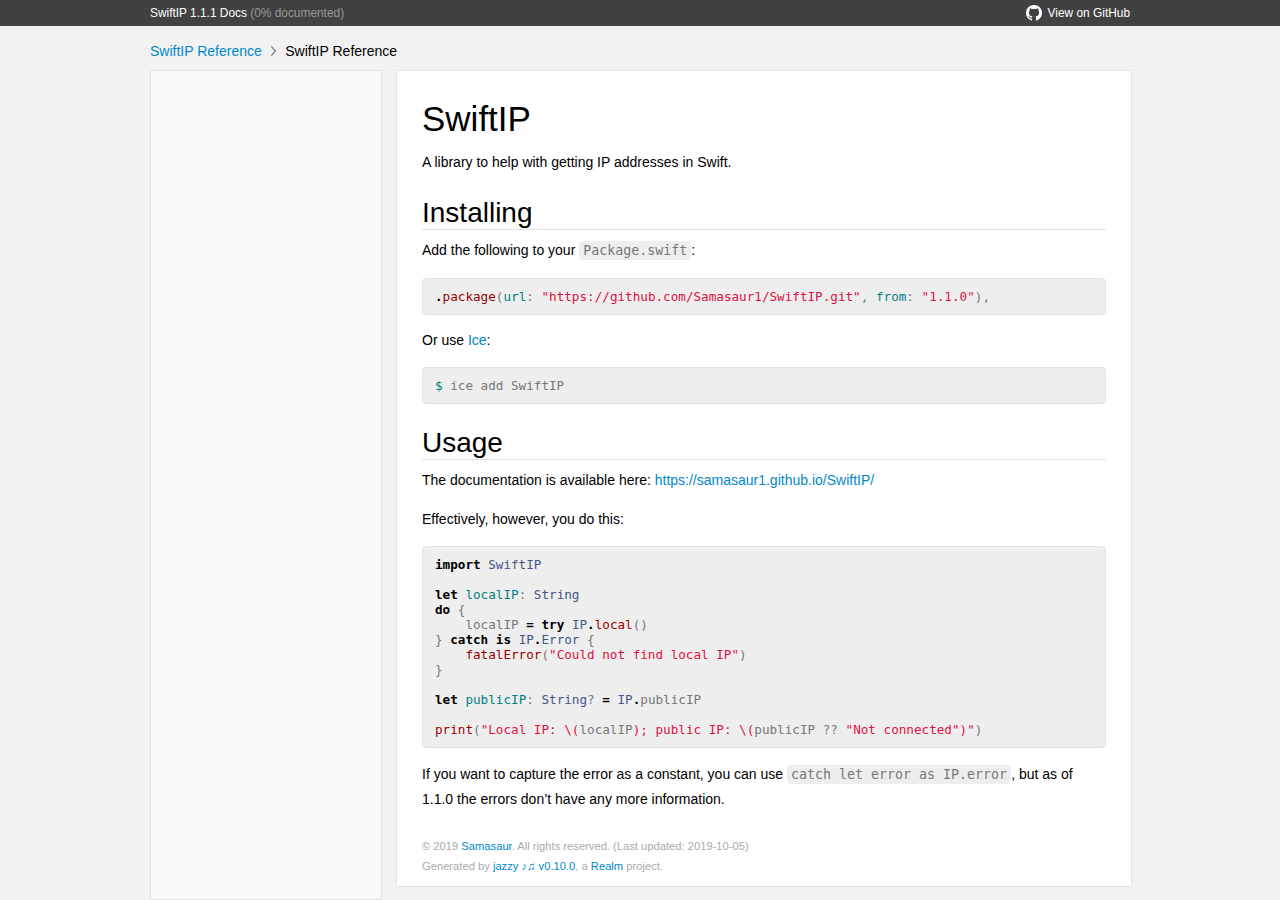
==== index.html @ f5c74f90 "Update documentation" ====
<!DOCTYPE html>
<html lang="en">
  <head>
    <title>SwiftIP  Reference</title>
    <link rel="stylesheet" type="text/css" href="css/jazzy.css" />
    <link rel="stylesheet" type="text/css" href="css/highlight.css" />
    <meta charset='utf-8'>
    <script src="js/jquery.min.js" defer></script>
    <script src="js/jazzy.js" defer></script>
    
  </head>
  <body>
    <a title="SwiftIP  Reference"></a>
    <header>
      <div class="content-wrapper">
        <p><a href="index.html">SwiftIP 1.1.1 Docs</a> (0% documented)</p>
        <p class="header-right"><a href="https://github.com/Samasaur1/SwiftIP"><img src="img/gh.png"/>View on GitHub</a></p>
      </div>
    </header>
    <div class="content-wrapper">
      <p id="breadcrumbs">
        <a href="index.html">SwiftIP Reference</a>
        <img id="carat" src="img/carat.png" />
        SwiftIP  Reference
      </p>
    </div>
    <div class="content-wrapper">
      <nav class="sidebar">
        <ul class="nav-groups">
        </ul>
      </nav>
      <article class="main-content">
        <section>
          <section class="section">
            
            <h1 id='swiftip' class='heading'>SwiftIP</h1>

<p>A library to help with getting IP addresses in Swift.</p>
<h2 id='installing' class='heading'>Installing</h2>

<p>Add the following to your <code>Package.swift</code>:</p>
<pre class="highlight swift"><code><span class="o">.</span><span class="nf">package</span><span class="p">(</span><span class="nv">url</span><span class="p">:</span> <span class="s">"https://github.com/Samasaur1/SwiftIP.git"</span><span class="p">,</span> <span class="nv">from</span><span class="p">:</span> <span class="s">"1.1.0"</span><span class="p">),</span>
</code></pre>

<p>Or use <a href="https://github.com/jakeheis/Ice">Ice</a>:</p>
<pre class="highlight shell"><code><span class="nv">$ </span>ice add SwiftIP
</code></pre>
<h2 id='usage' class='heading'>Usage</h2>

<p>The documentation is available here: <a href="https://samasaur1.github.io/SwiftIP/">https://samasaur1.github.io/SwiftIP/</a></p>

<p>Effectively, however, you do this:</p>
<pre class="highlight swift"><code><span class="kd">import</span> <span class="kt">SwiftIP</span>

<span class="k">let</span> <span class="nv">localIP</span><span class="p">:</span> <span class="kt">String</span>
<span class="k">do</span> <span class="p">{</span>
    <span class="n">localIP</span> <span class="o">=</span> <span class="k">try</span> <span class="kt">IP</span><span class="o">.</span><span class="nf">local</span><span class="p">()</span>
<span class="p">}</span> <span class="k">catch</span> <span class="k">is</span> <span class="kt">IP</span><span class="o">.</span><span class="kt">Error</span> <span class="p">{</span>
    <span class="nf">fatalError</span><span class="p">(</span><span class="s">"Could not find local IP"</span><span class="p">)</span>
<span class="p">}</span>

<span class="k">let</span> <span class="nv">publicIP</span><span class="p">:</span> <span class="kt">String</span><span class="p">?</span> <span class="o">=</span> <span class="kt">IP</span><span class="o">.</span><span class="n">publicIP</span>

<span class="nf">print</span><span class="p">(</span><span class="s">"Local IP: </span><span class="se">\(</span><span class="n">localIP</span><span class="se">)</span><span class="s">; public IP: </span><span class="se">\(</span><span class="n">publicIP</span> <span class="p">??</span> <span class="s">"Not connected"</span><span class="se">)</span><span class="s">"</span><span class="p">)</span>
</code></pre>

<p>If you want to capture the error as a constant, you can use <code>catch let error as IP.error</code>, but as of 1.1.0 the errors don&rsquo;t have any more information.</p>

          </section>
        </section>
        <section id="footer">
          <p>&copy; 2019 <a class="link" href="https://github.com/Samasaur1" target="_blank" rel="external">Samasaur</a>. All rights reserved. (Last updated: 2019-10-05)</p>
          <p>Generated by <a class="link" href="https://github.com/realm/jazzy" target="_blank" rel="external">jazzy ♪♫ v0.10.0</a>, a <a class="link" href="https://realm.io" target="_blank" rel="external">Realm</a> project.</p>
        </section>
      </article>
    </div>
  </body>
</div>
</html>
---- css/jazzy.css ----
html, body, div, span, h1, h3, h4, p, a, code, em, img, ul, li, table, tbody, tr, td {
  background: transparent;
  border: 0;
  margin: 0;
  outline: 0;
  padding: 0;
  vertical-align: baseline; }

body {
  background-color: #f2f2f2;
  font-family: Helvetica, freesans, Arial, sans-serif;
  font-size: 14px;
  -webkit-font-smoothing: subpixel-antialiased;
  word-wrap: break-word; }

h1, h2, h3 {
  margin-top: 0.8em;
  margin-bottom: 0.3em;
  font-weight: 100;
  color: black; }

h1 {
  font-size: 2.5em; }

h2 {
  font-size: 2em;
  border-bottom: 1px solid #e2e2e2; }

h4 {
  font-size: 13px;
  line-height: 1.5;
  margin-top: 21px; }

h5 {
  font-size: 1.1em; }

h6 {
  font-size: 1.1em;
  color: #777; }

.section-name {
  color: gray;
  display: block;
  font-family: Helvetica;
  font-size: 22px;
  font-weight: 100;
  margin-bottom: 15px; }

pre, code {
  font: 0.95em Menlo, monospace;
  color: #777;
  word-wrap: normal; }

p code, li code {
  background-color: #eee;
  padding: 2px 4px;
  border-radius: 4px; }

a {
  color: #0088cc;
  text-decoration: none; }

ul {
  padding-left: 15px; }

li {
  line-height: 1.8em; }

img {
  max-width: 100%; }

blockquote {
  margin-left: 0;
  padding: 0 10px;
  border-left: 4px solid #ccc; }

.content-wrapper {
  margin: 0 auto;
  width: 980px; }

header {
  font-size: 0.85em;
  line-height: 26px;
  background-color: #414141;
  position: fixed;
  width: 100%;
  z-index: 1; }
  header img {
    padding-right: 6px;
    vertical-align: -4px;
    height: 16px; }
  header a {
    color: #fff; }
  header p {
    float: left;
    color: #999; }
  header .header-right {
    float: right;
    margin-left: 16px; }

#breadcrumbs {
  background-color: #f2f2f2;
  height: 27px;
  padding-top: 17px;
  position: fixed;
  width: 100%;
  z-index: 1;
  margin-top: 26px; }
  #breadcrumbs #carat {
    height: 10px;
    margin: 0 5px; }

.sidebar {
  background-color: #f9f9f9;
  border: 1px solid #e2e2e2;
  overflow-y: auto;
  overflow-x: hidden;
  position: fixed;
  top: 70px;
  bottom: 0;
  width: 230px;
  word-wrap: normal; }

.nav-groups {
  list-style-type: none;
  background: #fff;
  padding-left: 0; }

.nav-group-name {
  border-bottom: 1px solid #e2e2e2;
  font-size: 1.1em;
  font-weight: 100;
  padding: 15px 0 15px 20px; }
  .nav-group-name > a {
    color: #333; }

.nav-group-tasks {
  margin-top: 5px; }

.nav-group-task {
  font-size: 0.9em;
  list-style-type: none;
  white-space: nowrap; }
  .nav-group-task a {
    color: #888; }

.main-content {
  background-color: #fff;
  border: 1px solid #e2e2e2;
  margin-left: 246px;
  position: absolute;
  overflow: hidden;
  padding-bottom: 20px;
  top: 70px;
  width: 734px; }
  .main-content p, .main-content a, .main-content code, .main-content em, .main-content ul, .main-content table, .main-content blockquote {
    margin-bottom: 1em; }
  .main-content p {
    line-height: 1.8em; }
  .main-content section .section:first-child {
    margin-top: 0;
    padding-top: 0; }
  .main-content section .task-group-section .task-group:first-of-type {
    padding-top: 10px; }
    .main-content section .task-group-section .task-group:first-of-type .section-name {
      padding-top: 15px; }
  .main-content section .heading:before {
    content: "";
    display: block;
    padding-top: 70px;
    margin: -70px 0 0; }

.section {
  padding: 0 25px; }

.highlight {
  background-color: #eee;
  padding: 10px 12px;
  border: 1px solid #e2e2e2;
  border-radius: 4px;
  overflow-x: auto; }

.declaration .highlight {
  overflow-x: initial;
  padding: 0 40px 40px 0;
  margin-bottom: -25px;
  background-color: transparent;
  border: none; }

.section-name {
  margin: 0;
  margin-left: 18px; }

.task-group-section {
  padding-left: 6px;
  border-top: 1px solid #e2e2e2; }

.task-group {
  padding-top: 0px; }

.task-name-container a[name]:before {
  content: "";
  display: block;
  padding-top: 70px;
  margin: -70px 0 0; }

.item {
  padding-top: 8px;
  width: 100%;
  list-style-type: none; }
  .item a[name]:before {
    content: "";
    display: block;
    padding-top: 70px;
    margin: -70px 0 0; }
  .item code {
    background-color: transparent;
    padding: 0; }
  .item .token, .item .direct-link {
    padding-left: 3px;
    margin-left: 15px;
    font-size: 11.9px;
    transition: all 300ms; }
  .item .token-open {
    margin-left: 0px; }
  .item .discouraged {
    text-decoration: line-through; }
  .item .declaration-note {
    font-size: .85em;
    color: gray;
    font-style: italic; }

.pointer-container {
  border-bottom: 1px solid #e2e2e2;
  left: -23px;
  padding-bottom: 13px;
  position: relative;
  width: 110%; }

.pointer {
  background: #f9f9f9;
  border-left: 1px solid #e2e2e2;
  border-top: 1px solid #e2e2e2;
  height: 12px;
  left: 21px;
  top: -7px;
  -webkit-transform: rotate(45deg);
  -moz-transform: rotate(45deg);
  -o-transform: rotate(45deg);
  transform: rotate(45deg);
  position: absolute;
  width: 12px; }

.height-container {
  display: none;
  left: -25px;
  padding: 0 25px;
  position: relative;
  width: 100%;
  overflow: hidden; }
  .height-container .section {
    background: #f9f9f9;
    border-bottom: 1px solid #e2e2e2;
    left: -25px;
    position: relative;
    width: 100%;
    padding-top: 10px;
    padding-bottom: 5px; }

.aside, .language {
  padding: 6px 12px;
  margin: 12px 0;
  border-left: 5px solid #dddddd;
  overflow-y: hidden; }
  .aside .aside-title, .language .aside-title {
    font-size: 9px;
    letter-spacing: 2px;
    text-transform: uppercase;
    padding-bottom: 0;
    margin: 0;
    color: #aaa;
    -webkit-user-select: none; }
  .aside p:last-child, .language p:last-child {
    margin-bottom: 0; }

.language {
  border-left: 5px solid #cde9f4; }
  .language .aside-title {
    color: #4b8afb; }

.aside-warning, .aside-deprecated, .aside-unavailable {
  border-left: 5px solid #ff6666; }
  .aside-warning .aside-title, .aside-deprecated .aside-title, .aside-unavailable .aside-title {
    color: #ff0000; }

.graybox {
  border-collapse: collapse;
  width: 100%; }
  .graybox p {
    margin: 0;
    word-break: break-word;
    min-width: 50px; }
  .graybox td {
    border: 1px solid #e2e2e2;
    padding: 5px 25px 5px 10px;
    vertical-align: middle; }
  .graybox tr td:first-of-type {
    text-align: right;
    padding: 7px;
    vertical-align: top;
    word-break: normal;
    width: 40px; }

.slightly-smaller {
  font-size: 0.9em; }

#footer {
  position: relative;
  top: 10px;
  bottom: 0px;
  margin-left: 25px; }
  #footer p {
    margin: 0;
    color: #aaa;
    font-size: 0.8em; }

html.dash header, html.dash #breadcrumbs, html.dash .sidebar {
  display: none; }
html.dash .main-content {
  width: 980px;
  margin-left: 0;
  border: none;
  width: 100%;
  top: 0;
  padding-bottom: 0; }
html.dash .height-container {
  display: block; }
html.dash .item .token {
  margin-left: 0; }
html.dash .content-wrapper {
  width: auto; }
html.dash #footer {
  position: static; }
section > section > p > img { margin-top: 4em; margin-right: 2em; }
---- css/highlight.css ----
/* Credit to https://gist.github.com/wataru420/2048287 */
.highlight {
  /* Comment */
  /* Error */
  /* Keyword */
  /* Operator */
  /* Comment.Multiline */
  /* Comment.Preproc */
  /* Comment.Single */
  /* Comment.Special */
  /* Generic.Deleted */
  /* Generic.Deleted.Specific */
  /* Generic.Emph */
  /* Generic.Error */
  /* Generic.Heading */
  /* Generic.Inserted */
  /* Generic.Inserted.Specific */
  /* Generic.Output */
  /* Generic.Prompt */
  /* Generic.Strong */
  /* Generic.Subheading */
  /* Generic.Traceback */
  /* Keyword.Constant */
  /* Keyword.Declaration */
  /* Keyword.Pseudo */
  /* Keyword.Reserved */
  /* Keyword.Type */
  /* Literal.Number */
  /* Literal.String */
  /* Name.Attribute */
  /* Name.Builtin */
  /* Name.Class */
  /* Name.Constant */
  /* Name.Entity */
  /* Name.Exception */
  /* Name.Function */
  /* Name.Namespace */
  /* Name.Tag */
  /* Name.Variable */
  /* Operator.Word */
  /* Text.Whitespace */
  /* Literal.Number.Float */
  /* Literal.Number.Hex */
  /* Literal.Number.Integer */
  /* Literal.Number.Oct */
  /* Literal.String.Backtick */
  /* Literal.String.Char */
  /* Literal.String.Doc */
  /* Literal.String.Double */
  /* Literal.String.Escape */
  /* Literal.String.Heredoc */
  /* Literal.String.Interpol */
  /* Literal.String.Other */
  /* Literal.String.Regex */
  /* Literal.String.Single */
  /* Literal.String.Symbol */
  /* Name.Builtin.Pseudo */
  /* Name.Variable.Class */
  /* Name.Variable.Global */
  /* Name.Variable.Instance */
  /* Literal.Number.Integer.Long */ }
  .highlight .c {
    color: #999988;
    font-style: italic; }
  .highlight .err {
    color: #a61717;
    background-color: #e3d2d2; }
  .highlight .k {
    color: #000000;
    font-weight: bold; }
  .highlight .o {
    color: #000000;
    font-weight: bold; }
  .highlight .cm {
    color: #999988;
    font-style: italic; }
  .highlight .cp {
    color: #999999;
    font-weight: bold; }
  .highlight .c1 {
    color: #999988;
    font-style: italic; }
  .highlight .cs {
    color: #999999;
    font-weight: bold;
    font-style: italic; }
  .highlight .gd {
    color: #000000;
    background-color: #ffdddd; }
  .highlight .gd .x {
    color: #000000;
    background-color: #ffaaaa; }
  .highlight .ge {
    color: #000000;
    font-style: italic; }
  .highlight .gr {
    color: #aa0000; }
  .highlight .gh {
    color: #999999; }
  .highlight .gi {
    color: #000000;
    background-color: #ddffdd; }
  .highlight .gi .x {
    color: #000000;
    background-color: #aaffaa; }
  .highlight .go {
    color: #888888; }
  .highlight .gp {
    color: #555555; }
  .highlight .gs {
    font-weight: bold; }
  .highlight .gu {
    color: #aaaaaa; }
  .highlight .gt {
    color: #aa0000; }
  .highlight .kc {
    color: #000000;
    font-weight: bold; }
  .highlight .kd {
    color: #000000;
    font-weight: bold; }
  .highlight .kp {
    color: #000000;
    font-weight: bold; }
  .highlight .kr {
    color: #000000;
    font-weight: bold; }
  .highlight .kt {
    color: #445588; }
  .highlight .m {
    color: #009999; }
  .highlight .s {
    color: #d14; }
  .highlight .na {
    color: #008080; }
  .highlight .nb {
    color: #0086B3; }
  .highlight .nc {
    color: #445588;
    font-weight: bold; }
  .highlight .no {
    color: #008080; }
  .highlight .ni {
    color: #800080; }
  .highlight .ne {
    color: #990000;
    font-weight: bold; }
  .highlight .nf {
    color: #990000; }
  .highlight .nn {
    color: #555555; }
  .highlight .nt {
    color: #000080; }
  .highlight .nv {
    color: #008080; }
  .highlight .ow {
    color: #000000;
    font-weight: bold; }
  .highlight .w {
    color: #bbbbbb; }
  .highlight .mf {
    color: #009999; }
  .highlight .mh {
    color: #009999; }
  .highlight .mi {
    color: #009999; }
  .highlight .mo {
    color: #009999; }
  .highlight .sb {
    color: #d14; }
  .highlight .sc {
    color: #d14; }
  .highlight .sd {
    color: #d14; }
  .highlight .s2 {
    color: #d14; }
  .highlight .se {
    color: #d14; }
  .highlight .sh {
    color: #d14; }
  .highlight .si {
    color: #d14; }
  .highlight .sx {
    color: #d14; }
  .highlight .sr {
    color: #009926; }
  .highlight .s1 {
    color: #d14; }
  .highlight .ss {
    color: #990073; }
  .highlight .bp {
    color: #999999; }
  .highlight .vc {
    color: #008080; }
  .highlight .vg {
    color: #008080; }
  .highlight .vi {
    color: #008080; }
  .highlight .il {
    color: #009999; }
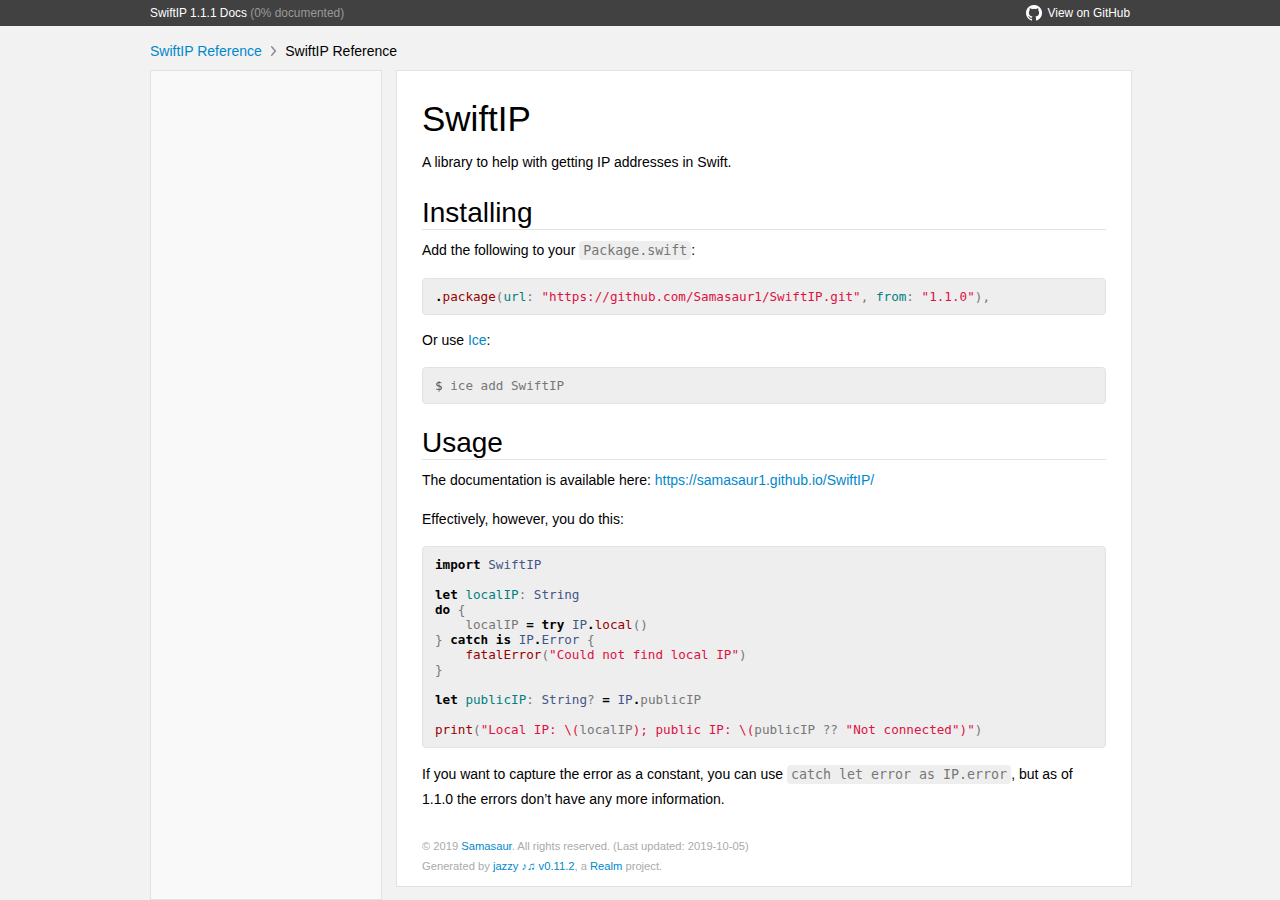
==== commit 24195640: "Update documentation" ====
--- a/index.html
+++ b/index.html
@@ -43,7 +43,7 @@
 </code></pre>
 
 <p>Or use <a href="https://github.com/jakeheis/Ice">Ice</a>:</p>
-<pre class="highlight shell"><code><span class="nv">$ </span>ice add SwiftIP
+<pre class="highlight shell"><code><span class="gp">$ </span>ice add SwiftIP
 </code></pre>
 <h2 id='usage' class='heading'>Usage</h2>
 
@@ -70,7 +70,7 @@
         </section>
         <section id="footer">
           <p>&copy; 2019 <a class="link" href="https://github.com/Samasaur1" target="_blank" rel="external">Samasaur</a>. All rights reserved. (Last updated: 2019-10-05)</p>
-          <p>Generated by <a class="link" href="https://github.com/realm/jazzy" target="_blank" rel="external">jazzy ♪♫ v0.10.0</a>, a <a class="link" href="https://realm.io" target="_blank" rel="external">Realm</a> project.</p>
+          <p>Generated by <a class="link" href="https://github.com/realm/jazzy" target="_blank" rel="external">jazzy ♪♫ v0.11.2</a>, a <a class="link" href="https://realm.io" target="_blank" rel="external">Realm</a> project.</p>
         </section>
       </article>
     </div>
--- a/css/jazzy.css
+++ b/css/jazzy.css
@@ -326,6 +326,7 @@
 
 html.dash header, html.dash #breadcrumbs, html.dash .sidebar {
   display: none; }
+
 html.dash .main-content {
   width: 980px;
   margin-left: 0;
@@ -333,12 +334,16 @@
   width: 100%;
   top: 0;
   padding-bottom: 0; }
+
 html.dash .height-container {
   display: block; }
+
 html.dash .item .token {
   margin-left: 0; }
+
 html.dash .content-wrapper {
   width: auto; }
+
 html.dash #footer {
   position: static; }
 section > section > p > img { margin-top: 4em; margin-right: 2em; }
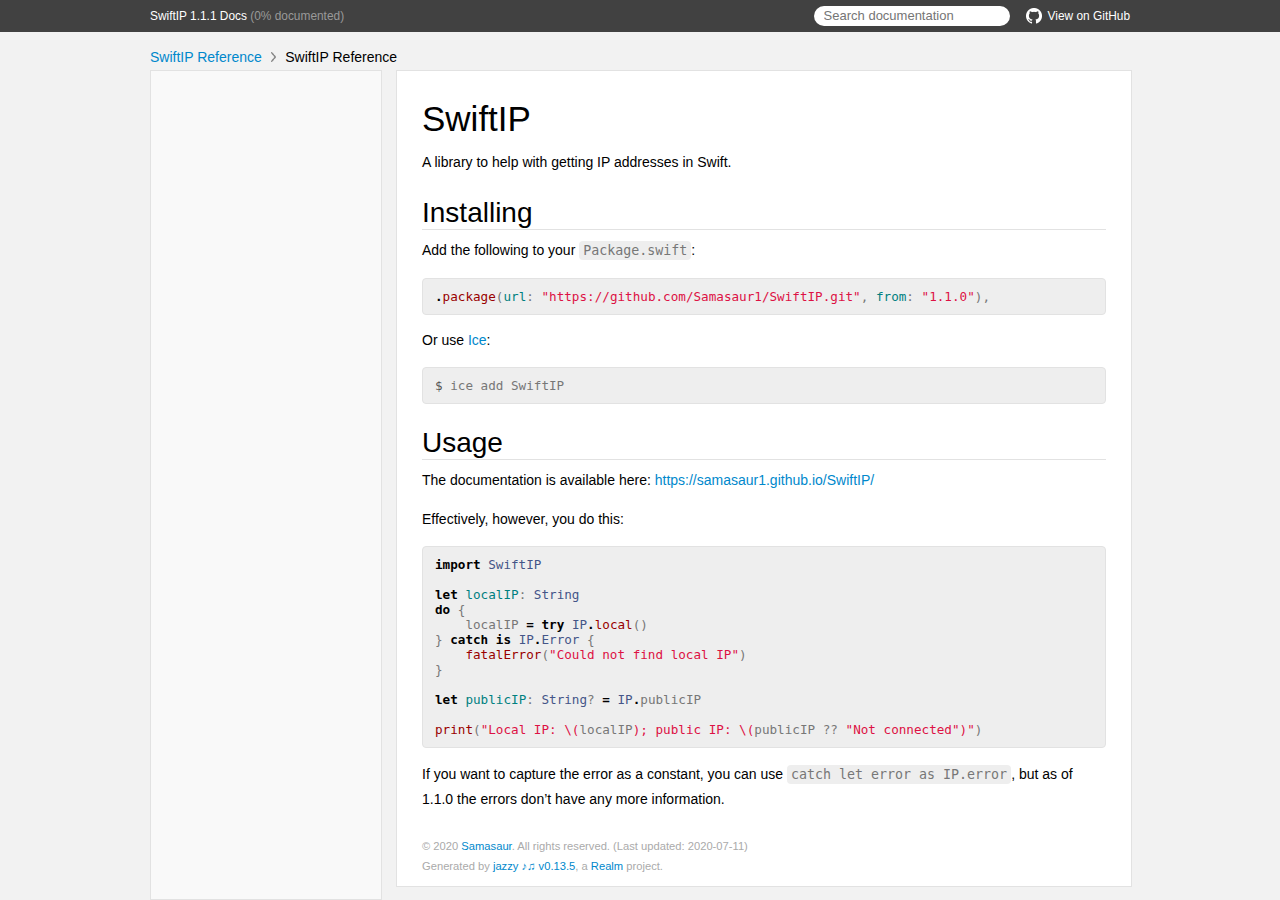
==== commit 52160e94: "Update documentation" ====
--- a/index.html
+++ b/index.html
@@ -8,6 +8,9 @@
     <script src="js/jquery.min.js" defer></script>
     <script src="js/jazzy.js" defer></script>
     
+    <script src="js/lunr.min.js" defer></script>
+    <script src="js/typeahead.jquery.js" defer></script>
+    <script src="js/jazzy.search.js" defer></script>
   </head>
   <body>
     <a title="SwiftIP  Reference"></a>
@@ -15,6 +18,11 @@
       <div class="content-wrapper">
         <p><a href="index.html">SwiftIP 1.1.1 Docs</a> (0% documented)</p>
         <p class="header-right"><a href="https://github.com/Samasaur1/SwiftIP"><img src="img/gh.png"/>View on GitHub</a></p>
+        <p class="header-right">
+          <form role="search" action="search.json">
+            <input type="text" placeholder="Search documentation" data-typeahead>
+          </form>
+        </p>
       </div>
     </header>
     <div class="content-wrapper">
@@ -69,8 +77,8 @@
           </section>
         </section>
         <section id="footer">
-          <p>&copy; 2019 <a class="link" href="https://github.com/Samasaur1" target="_blank" rel="external">Samasaur</a>. All rights reserved. (Last updated: 2019-10-05)</p>
-          <p>Generated by <a class="link" href="https://github.com/realm/jazzy" target="_blank" rel="external">jazzy ♪♫ v0.11.2</a>, a <a class="link" href="https://realm.io" target="_blank" rel="external">Realm</a> project.</p>
+          <p>&copy; 2020 <a class="link" href="https://github.com/Samasaur1" target="_blank" rel="external">Samasaur</a>. All rights reserved. (Last updated: 2020-07-11)</p>
+          <p>Generated by <a class="link" href="https://github.com/realm/jazzy" target="_blank" rel="external">jazzy ♪♫ v0.13.5</a>, a <a class="link" href="https://realm.io" target="_blank" rel="external">Realm</a> project.</p>
         </section>
       </article>
     </div>
--- a/css/jazzy.css
+++ b/css/jazzy.css
@@ -56,9 +56,14 @@
   padding: 2px 4px;
   border-radius: 4px; }
 
+pre > code {
+  padding: 0; }
+
 a {
   color: #0088cc;
   text-decoration: none; }
+  a code {
+    color: inherit; }
 
 ul {
   padding-left: 15px; }
@@ -80,11 +85,11 @@
 
 header {
   font-size: 0.85em;
-  line-height: 26px;
+  line-height: 32px;
   background-color: #414141;
   position: fixed;
   width: 100%;
-  z-index: 1; }
+  z-index: 3; }
   header img {
     padding-right: 6px;
     vertical-align: -4px;
@@ -100,12 +105,12 @@
 
 #breadcrumbs {
   background-color: #f2f2f2;
-  height: 27px;
+  height: 21px;
   padding-top: 17px;
   position: fixed;
   width: 100%;
-  z-index: 1;
-  margin-top: 26px; }
+  z-index: 2;
+  margin-top: 32px; }
   #breadcrumbs #carat {
     height: 10px;
     margin: 0 5px; }
@@ -169,6 +174,13 @@
     display: block;
     padding-top: 70px;
     margin: -70px 0 0; }
+  .main-content .section-name p {
+    margin-bottom: inherit;
+    line-height: inherit; }
+  .main-content .section-name code {
+    background-color: inherit;
+    padding: inherit;
+    color: inherit; }
 
 .section {
   padding: 0 25px; }
@@ -192,6 +204,7 @@
   margin-left: 18px; }
 
 .task-group-section {
+  margin-top: 10px;
   padding-left: 6px;
   border-top: 1px solid #e2e2e2; }
 
@@ -203,6 +216,23 @@
   display: block;
   padding-top: 70px;
   margin: -70px 0 0; }
+
+.section-name-container {
+  position: relative;
+  display: inline-block; }
+  .section-name-container .section-name-link {
+    position: absolute;
+    top: 0;
+    left: 0;
+    bottom: 0;
+    right: 0;
+    margin-bottom: 0; }
+  .section-name-container .section-name {
+    position: relative;
+    pointer-events: none;
+    z-index: 1; }
+    .section-name-container .section-name a {
+      pointer-events: auto; }
 
 .item {
   padding-top: 8px;
@@ -217,12 +247,14 @@
     background-color: transparent;
     padding: 0; }
   .item .token, .item .direct-link {
+    display: inline-block;
+    text-indent: -20px;
     padding-left: 3px;
-    margin-left: 15px;
+    margin-left: 35px;
     font-size: 11.9px;
     transition: all 300ms; }
   .item .token-open {
-    margin-left: 0px; }
+    margin-left: 20px; }
   .item .discouraged {
     text-decoration: line-through; }
   .item .declaration-note {
@@ -346,4 +378,47 @@
 
 html.dash #footer {
   position: static; }
+
+form[role=search] {
+  float: right; }
+  form[role=search] input {
+    font: Helvetica, freesans, Arial, sans-serif;
+    margin-top: 6px;
+    font-size: 13px;
+    line-height: 20px;
+    padding: 0px 10px;
+    border: none;
+    border-radius: 1em; }
+    .loading form[role=search] input {
+      background: white url(../img/spinner.gif) center right 4px no-repeat; }
+  form[role=search] .tt-menu {
+    margin: 0;
+    min-width: 300px;
+    background: #fff;
+    color: #333;
+    border: 1px solid #e2e2e2;
+    z-index: 4; }
+  form[role=search] .tt-highlight {
+    font-weight: bold; }
+  form[role=search] .tt-suggestion {
+    font: Helvetica, freesans, Arial, sans-serif;
+    font-size: 14px;
+    padding: 0 8px; }
+    form[role=search] .tt-suggestion span {
+      display: table-cell;
+      white-space: nowrap; }
+    form[role=search] .tt-suggestion .doc-parent-name {
+      width: 100%;
+      text-align: right;
+      font-weight: normal;
+      font-size: 0.9em;
+      padding-left: 16px; }
+  form[role=search] .tt-suggestion:hover,
+  form[role=search] .tt-suggestion.tt-cursor {
+    cursor: pointer;
+    background-color: #4183c4;
+    color: #fff; }
+  form[role=search] .tt-suggestion:hover .doc-parent-name,
+  form[role=search] .tt-suggestion.tt-cursor .doc-parent-name {
+    color: #fff; }
 section > section > p > img { margin-top: 4em; margin-right: 2em; }
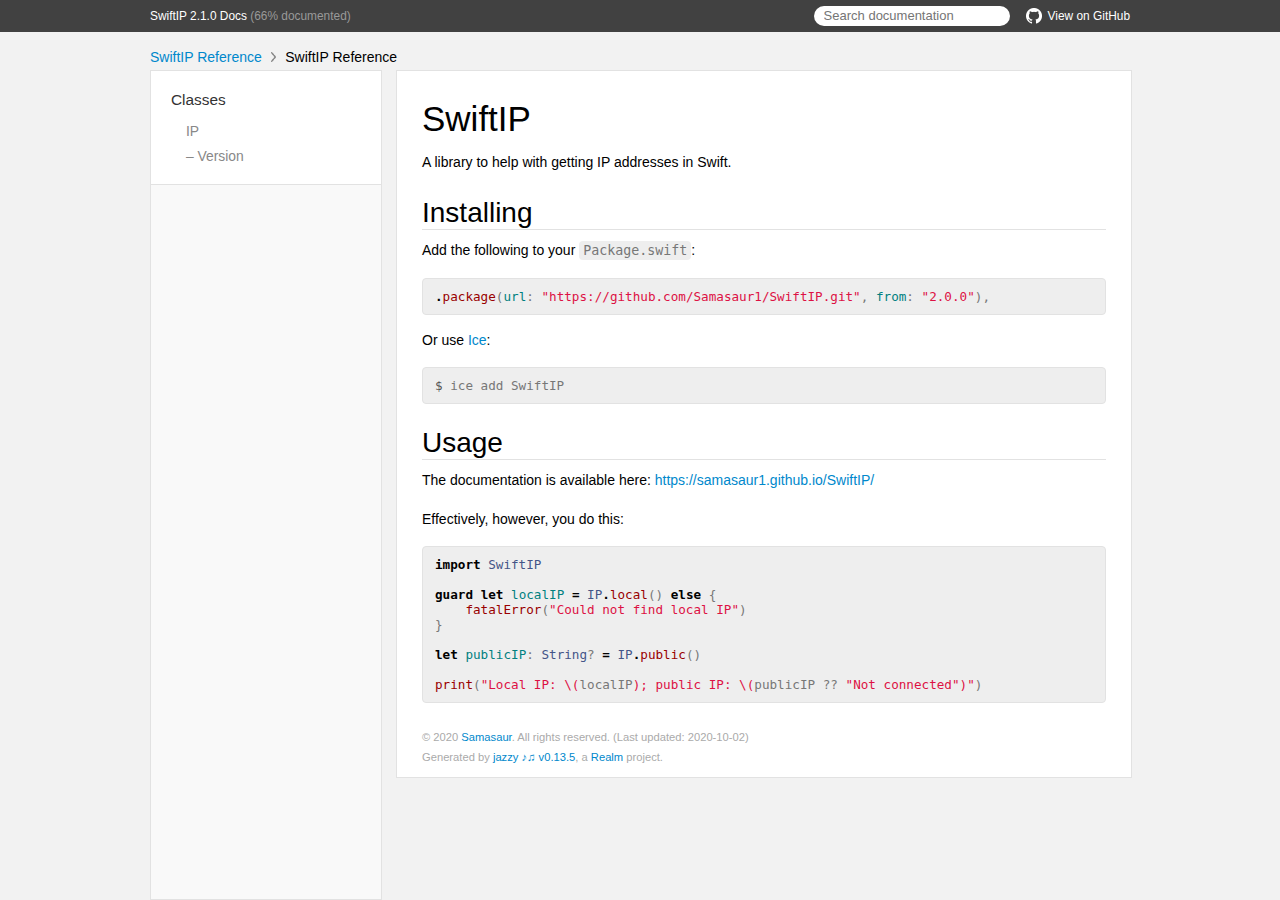
==== commit 144e8ba0: "Update documentation" ====
--- a/index.html
+++ b/index.html
@@ -16,7 +16,7 @@
     <a title="SwiftIP  Reference"></a>
     <header>
       <div class="content-wrapper">
-        <p><a href="index.html">SwiftIP 1.1.1 Docs</a> (0% documented)</p>
+        <p><a href="index.html">SwiftIP 2.1.0 Docs</a> (66% documented)</p>
         <p class="header-right"><a href="https://github.com/Samasaur1/SwiftIP"><img src="img/gh.png"/>View on GitHub</a></p>
         <p class="header-right">
           <form role="search" action="search.json">
@@ -35,6 +35,17 @@
     <div class="content-wrapper">
       <nav class="sidebar">
         <ul class="nav-groups">
+          <li class="nav-group-name">
+            <a href="Classes.html">Classes</a>
+            <ul class="nav-group-tasks">
+              <li class="nav-group-task">
+                <a href="Classes/IP.html">IP</a>
+              </li>
+              <li class="nav-group-task">
+                <a href="Classes/IP.html#/s:7SwiftIP0B0C7VersionO">– Version</a>
+              </li>
+            </ul>
+          </li>
         </ul>
       </nav>
       <article class="main-content">
@@ -47,7 +58,7 @@
 <h2 id='installing' class='heading'>Installing</h2>
 
 <p>Add the following to your <code>Package.swift</code>:</p>
-<pre class="highlight swift"><code><span class="o">.</span><span class="nf">package</span><span class="p">(</span><span class="nv">url</span><span class="p">:</span> <span class="s">"https://github.com/Samasaur1/SwiftIP.git"</span><span class="p">,</span> <span class="nv">from</span><span class="p">:</span> <span class="s">"1.1.0"</span><span class="p">),</span>
+<pre class="highlight swift"><code><span class="o">.</span><span class="nf">package</span><span class="p">(</span><span class="nv">url</span><span class="p">:</span> <span class="s">"https://github.com/Samasaur1/SwiftIP.git"</span><span class="p">,</span> <span class="nv">from</span><span class="p">:</span> <span class="s">"2.0.0"</span><span class="p">),</span>
 </code></pre>
 
 <p>Or use <a href="https://github.com/jakeheis/Ice">Ice</a>:</p>
@@ -60,24 +71,19 @@
 <p>Effectively, however, you do this:</p>
 <pre class="highlight swift"><code><span class="kd">import</span> <span class="kt">SwiftIP</span>
 
-<span class="k">let</span> <span class="nv">localIP</span><span class="p">:</span> <span class="kt">String</span>
-<span class="k">do</span> <span class="p">{</span>
-    <span class="n">localIP</span> <span class="o">=</span> <span class="k">try</span> <span class="kt">IP</span><span class="o">.</span><span class="nf">local</span><span class="p">()</span>
-<span class="p">}</span> <span class="k">catch</span> <span class="k">is</span> <span class="kt">IP</span><span class="o">.</span><span class="kt">Error</span> <span class="p">{</span>
+<span class="k">guard</span> <span class="k">let</span> <span class="nv">localIP</span> <span class="o">=</span> <span class="kt">IP</span><span class="o">.</span><span class="nf">local</span><span class="p">()</span> <span class="k">else</span> <span class="p">{</span>
     <span class="nf">fatalError</span><span class="p">(</span><span class="s">"Could not find local IP"</span><span class="p">)</span>
 <span class="p">}</span>
 
-<span class="k">let</span> <span class="nv">publicIP</span><span class="p">:</span> <span class="kt">String</span><span class="p">?</span> <span class="o">=</span> <span class="kt">IP</span><span class="o">.</span><span class="n">publicIP</span>
+<span class="k">let</span> <span class="nv">publicIP</span><span class="p">:</span> <span class="kt">String</span><span class="p">?</span> <span class="o">=</span> <span class="kt">IP</span><span class="o">.</span><span class="nf">public</span><span class="p">()</span>
 
 <span class="nf">print</span><span class="p">(</span><span class="s">"Local IP: </span><span class="se">\(</span><span class="n">localIP</span><span class="se">)</span><span class="s">; public IP: </span><span class="se">\(</span><span class="n">publicIP</span> <span class="p">??</span> <span class="s">"Not connected"</span><span class="se">)</span><span class="s">"</span><span class="p">)</span>
 </code></pre>
 
-<p>If you want to capture the error as a constant, you can use <code>catch let error as IP.error</code>, but as of 1.1.0 the errors don&rsquo;t have any more information.</p>
-
           </section>
         </section>
         <section id="footer">
-          <p>&copy; 2020 <a class="link" href="https://github.com/Samasaur1" target="_blank" rel="external">Samasaur</a>. All rights reserved. (Last updated: 2020-07-11)</p>
+          <p>&copy; 2020 <a class="link" href="https://github.com/Samasaur1" target="_blank" rel="external">Samasaur</a>. All rights reserved. (Last updated: 2020-10-02)</p>
           <p>Generated by <a class="link" href="https://github.com/realm/jazzy" target="_blank" rel="external">jazzy ♪♫ v0.13.5</a>, a <a class="link" href="https://realm.io" target="_blank" rel="external">Realm</a> project.</p>
         </section>
       </article>
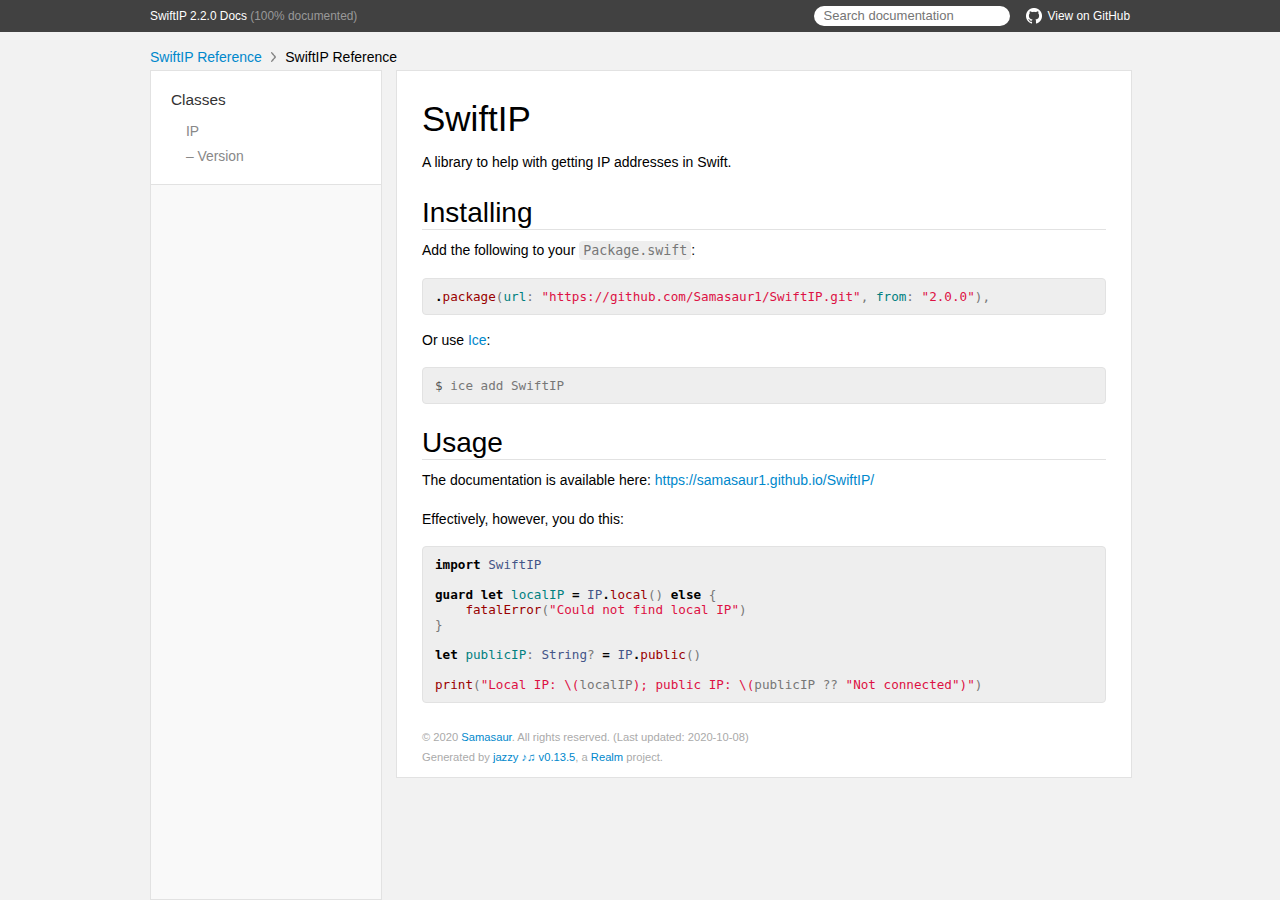
==== commit 23ca7d2f: "Update documentation" ====
--- a/index.html
+++ b/index.html
@@ -16,7 +16,7 @@
     <a title="SwiftIP  Reference"></a>
     <header>
       <div class="content-wrapper">
-        <p><a href="index.html">SwiftIP 2.1.0 Docs</a> (66% documented)</p>
+        <p><a href="index.html">SwiftIP 2.2.0 Docs</a> (100% documented)</p>
         <p class="header-right"><a href="https://github.com/Samasaur1/SwiftIP"><img src="img/gh.png"/>View on GitHub</a></p>
         <p class="header-right">
           <form role="search" action="search.json">
@@ -42,7 +42,7 @@
                 <a href="Classes/IP.html">IP</a>
               </li>
               <li class="nav-group-task">
-                <a href="Classes/IP.html#/s:7SwiftIP0B0C7VersionO">– Version</a>
+                <a href="Classes/IP/Version.html">– Version</a>
               </li>
             </ul>
           </li>
@@ -83,7 +83,7 @@
           </section>
         </section>
         <section id="footer">
-          <p>&copy; 2020 <a class="link" href="https://github.com/Samasaur1" target="_blank" rel="external">Samasaur</a>. All rights reserved. (Last updated: 2020-10-02)</p>
+          <p>&copy; 2020 <a class="link" href="https://github.com/Samasaur1" target="_blank" rel="external">Samasaur</a>. All rights reserved. (Last updated: 2020-10-08)</p>
           <p>Generated by <a class="link" href="https://github.com/realm/jazzy" target="_blank" rel="external">jazzy ♪♫ v0.13.5</a>, a <a class="link" href="https://realm.io" target="_blank" rel="external">Realm</a> project.</p>
         </section>
       </article>
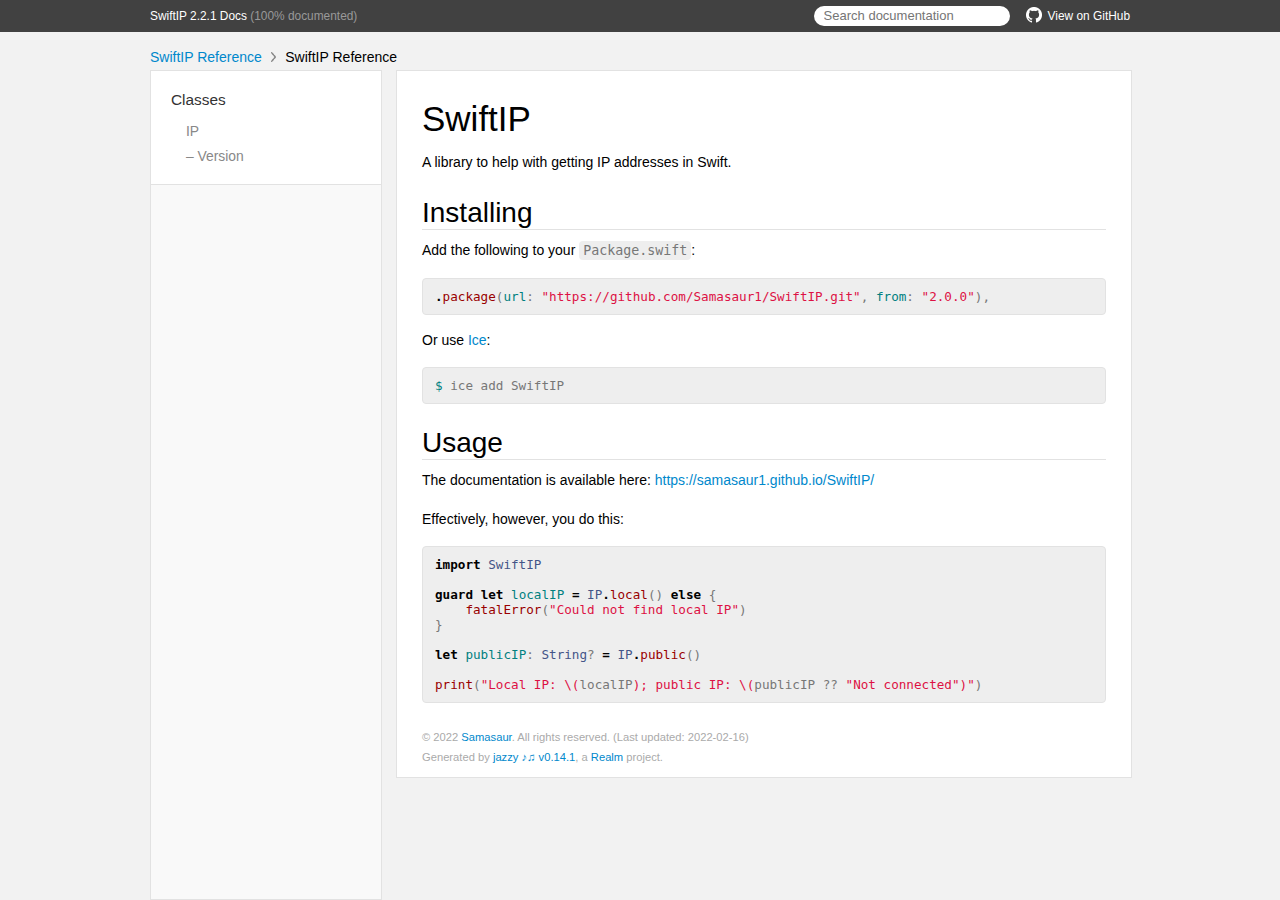
==== commit 708b2866: "Update documentation" ====
--- a/index.html
+++ b/index.html
@@ -16,19 +16,19 @@
     <a title="SwiftIP  Reference"></a>
     <header>
       <div class="content-wrapper">
-        <p><a href="index.html">SwiftIP 2.2.0 Docs</a> (100% documented)</p>
-        <p class="header-right"><a href="https://github.com/Samasaur1/SwiftIP"><img src="img/gh.png"/>View on GitHub</a></p>
-        <p class="header-right">
+        <p><a href="index.html">SwiftIP 2.2.1 Docs</a> (100% documented)</p>
+        <p class="header-right"><a href="https://github.com/Samasaur1/SwiftIP"><img src="img/gh.png" alt="GitHub"/>View on GitHub</a></p>
+        <div class="header-right">
           <form role="search" action="search.json">
             <input type="text" placeholder="Search documentation" data-typeahead>
           </form>
-        </p>
+        </div>
       </div>
     </header>
     <div class="content-wrapper">
       <p id="breadcrumbs">
         <a href="index.html">SwiftIP Reference</a>
-        <img id="carat" src="img/carat.png" />
+        <img id="carat" src="img/carat.png" alt=""/>
         SwiftIP  Reference
       </p>
     </div>
@@ -62,7 +62,7 @@
 </code></pre>
 
 <p>Or use <a href="https://github.com/jakeheis/Ice">Ice</a>:</p>
-<pre class="highlight shell"><code><span class="gp">$ </span>ice add SwiftIP
+<pre class="highlight shell"><code><span class="nv">$ </span>ice add SwiftIP
 </code></pre>
 <h2 id='usage' class='heading'>Usage</h2>
 
@@ -83,11 +83,10 @@
           </section>
         </section>
         <section id="footer">
-          <p>&copy; 2020 <a class="link" href="https://github.com/Samasaur1" target="_blank" rel="external">Samasaur</a>. All rights reserved. (Last updated: 2020-10-08)</p>
-          <p>Generated by <a class="link" href="https://github.com/realm/jazzy" target="_blank" rel="external">jazzy ♪♫ v0.13.5</a>, a <a class="link" href="https://realm.io" target="_blank" rel="external">Realm</a> project.</p>
+          <p>&copy; 2022 <a class="link" href="https://github.com/Samasaur1" target="_blank" rel="external noopener">Samasaur</a>. All rights reserved. (Last updated: 2022-02-16)</p>
+          <p>Generated by <a class="link" href="https://github.com/realm/jazzy" target="_blank" rel="external noopener">jazzy ♪♫ v0.14.1</a>, a <a class="link" href="https://realm.io" target="_blank" rel="external noopener">Realm</a> project.</p>
         </section>
       </article>
     </div>
   </body>
-</div>
 </html>
--- a/css/jazzy.css
+++ b/css/jazzy.css
@@ -1,3 +1,7 @@
+/*! Jazzy - https://github.com/realm/jazzy
+ *  Copyright Realm Inc.
+ *  SPDX-License-Identifier: MIT
+ */
 html, body, div, span, h1, h3, h4, p, a, code, em, img, ul, li, table, tbody, tr, td {
   background: transparent;
   border: 0;
@@ -78,6 +82,18 @@
   margin-left: 0;
   padding: 0 10px;
   border-left: 4px solid #ccc; }
+
+hr {
+  height: 1px;
+  border: none;
+  background-color: #e2e2e2; }
+
+.footnote-ref {
+  display: inline-block;
+  scroll-margin-top: 70px; }
+
+.footnote-def {
+  scroll-margin-top: 70px; }
 
 .content-wrapper {
   margin: 0 auto;
@@ -92,7 +108,7 @@
   z-index: 3; }
   header img {
     padding-right: 6px;
-    vertical-align: -4px;
+    vertical-align: -3px;
     height: 16px; }
   header a {
     color: #fff; }
--- a/css/highlight.css
+++ b/css/highlight.css
@@ -1,200 +1,202 @@
+/*! Jazzy - https://github.com/realm/jazzy
+ *  Copyright Realm Inc.
+ *  SPDX-License-Identifier: MIT
+ */
 /* Credit to https://gist.github.com/wataru420/2048287 */
-.highlight {
-  /* Comment */
-  /* Error */
-  /* Keyword */
-  /* Operator */
-  /* Comment.Multiline */
-  /* Comment.Preproc */
-  /* Comment.Single */
-  /* Comment.Special */
-  /* Generic.Deleted */
-  /* Generic.Deleted.Specific */
-  /* Generic.Emph */
-  /* Generic.Error */
-  /* Generic.Heading */
-  /* Generic.Inserted */
-  /* Generic.Inserted.Specific */
-  /* Generic.Output */
-  /* Generic.Prompt */
-  /* Generic.Strong */
-  /* Generic.Subheading */
-  /* Generic.Traceback */
-  /* Keyword.Constant */
-  /* Keyword.Declaration */
-  /* Keyword.Pseudo */
-  /* Keyword.Reserved */
-  /* Keyword.Type */
-  /* Literal.Number */
-  /* Literal.String */
-  /* Name.Attribute */
-  /* Name.Builtin */
-  /* Name.Class */
-  /* Name.Constant */
-  /* Name.Entity */
-  /* Name.Exception */
-  /* Name.Function */
-  /* Name.Namespace */
-  /* Name.Tag */
-  /* Name.Variable */
-  /* Operator.Word */
-  /* Text.Whitespace */
-  /* Literal.Number.Float */
-  /* Literal.Number.Hex */
-  /* Literal.Number.Integer */
-  /* Literal.Number.Oct */
-  /* Literal.String.Backtick */
-  /* Literal.String.Char */
-  /* Literal.String.Doc */
-  /* Literal.String.Double */
-  /* Literal.String.Escape */
-  /* Literal.String.Heredoc */
-  /* Literal.String.Interpol */
-  /* Literal.String.Other */
-  /* Literal.String.Regex */
-  /* Literal.String.Single */
-  /* Literal.String.Symbol */
-  /* Name.Builtin.Pseudo */
-  /* Name.Variable.Class */
-  /* Name.Variable.Global */
-  /* Name.Variable.Instance */
-  /* Literal.Number.Integer.Long */ }
-  .highlight .c {
-    color: #999988;
-    font-style: italic; }
-  .highlight .err {
-    color: #a61717;
-    background-color: #e3d2d2; }
-  .highlight .k {
-    color: #000000;
-    font-weight: bold; }
-  .highlight .o {
-    color: #000000;
-    font-weight: bold; }
-  .highlight .cm {
-    color: #999988;
-    font-style: italic; }
-  .highlight .cp {
-    color: #999999;
-    font-weight: bold; }
-  .highlight .c1 {
-    color: #999988;
-    font-style: italic; }
-  .highlight .cs {
-    color: #999999;
-    font-weight: bold;
-    font-style: italic; }
-  .highlight .gd {
-    color: #000000;
-    background-color: #ffdddd; }
-  .highlight .gd .x {
-    color: #000000;
-    background-color: #ffaaaa; }
-  .highlight .ge {
-    color: #000000;
-    font-style: italic; }
-  .highlight .gr {
-    color: #aa0000; }
-  .highlight .gh {
-    color: #999999; }
-  .highlight .gi {
-    color: #000000;
-    background-color: #ddffdd; }
-  .highlight .gi .x {
-    color: #000000;
-    background-color: #aaffaa; }
-  .highlight .go {
-    color: #888888; }
-  .highlight .gp {
-    color: #555555; }
-  .highlight .gs {
-    font-weight: bold; }
-  .highlight .gu {
-    color: #aaaaaa; }
-  .highlight .gt {
-    color: #aa0000; }
-  .highlight .kc {
-    color: #000000;
-    font-weight: bold; }
-  .highlight .kd {
-    color: #000000;
-    font-weight: bold; }
-  .highlight .kp {
-    color: #000000;
-    font-weight: bold; }
-  .highlight .kr {
-    color: #000000;
-    font-weight: bold; }
-  .highlight .kt {
-    color: #445588; }
-  .highlight .m {
-    color: #009999; }
-  .highlight .s {
-    color: #d14; }
-  .highlight .na {
-    color: #008080; }
-  .highlight .nb {
-    color: #0086B3; }
-  .highlight .nc {
-    color: #445588;
-    font-weight: bold; }
-  .highlight .no {
-    color: #008080; }
-  .highlight .ni {
-    color: #800080; }
-  .highlight .ne {
-    color: #990000;
-    font-weight: bold; }
-  .highlight .nf {
-    color: #990000; }
-  .highlight .nn {
-    color: #555555; }
-  .highlight .nt {
-    color: #000080; }
-  .highlight .nv {
-    color: #008080; }
-  .highlight .ow {
-    color: #000000;
-    font-weight: bold; }
-  .highlight .w {
-    color: #bbbbbb; }
-  .highlight .mf {
-    color: #009999; }
-  .highlight .mh {
-    color: #009999; }
-  .highlight .mi {
-    color: #009999; }
-  .highlight .mo {
-    color: #009999; }
-  .highlight .sb {
-    color: #d14; }
-  .highlight .sc {
-    color: #d14; }
-  .highlight .sd {
-    color: #d14; }
-  .highlight .s2 {
-    color: #d14; }
-  .highlight .se {
-    color: #d14; }
-  .highlight .sh {
-    color: #d14; }
-  .highlight .si {
-    color: #d14; }
-  .highlight .sx {
-    color: #d14; }
-  .highlight .sr {
-    color: #009926; }
-  .highlight .s1 {
-    color: #d14; }
-  .highlight .ss {
-    color: #990073; }
-  .highlight .bp {
-    color: #999999; }
-  .highlight .vc {
-    color: #008080; }
-  .highlight .vg {
-    color: #008080; }
-  .highlight .vi {
-    color: #008080; }
-  .highlight .il {
-    color: #009999; }
+.highlight .c {
+  color: #999988;
+  font-style: italic; }
+
+.highlight .err {
+  color: #a61717;
+  background-color: #e3d2d2; }
+
+.highlight .k {
+  color: #000000;
+  font-weight: bold; }
+
+.highlight .o {
+  color: #000000;
+  font-weight: bold; }
+
+.highlight .cm {
+  color: #999988;
+  font-style: italic; }
+
+.highlight .cp {
+  color: #999999;
+  font-weight: bold; }
+
+.highlight .c1 {
+  color: #999988;
+  font-style: italic; }
+
+.highlight .cs {
+  color: #999999;
+  font-weight: bold;
+  font-style: italic; }
+
+.highlight .gd {
+  color: #000000;
+  background-color: #ffdddd; }
+
+.highlight .gd .x {
+  color: #000000;
+  background-color: #ffaaaa; }
+
+.highlight .ge {
+  color: #000000;
+  font-style: italic; }
+
+.highlight .gr {
+  color: #aa0000; }
+
+.highlight .gh {
+  color: #999999; }
+
+.highlight .gi {
+  color: #000000;
+  background-color: #ddffdd; }
+
+.highlight .gi .x {
+  color: #000000;
+  background-color: #aaffaa; }
+
+.highlight .go {
+  color: #888888; }
+
+.highlight .gp {
+  color: #555555; }
+
+.highlight .gs {
+  font-weight: bold; }
+
+.highlight .gu {
+  color: #aaaaaa; }
+
+.highlight .gt {
+  color: #aa0000; }
+
+.highlight .kc {
+  color: #000000;
+  font-weight: bold; }
+
+.highlight .kd {
+  color: #000000;
+  font-weight: bold; }
+
+.highlight .kp {
+  color: #000000;
+  font-weight: bold; }
+
+.highlight .kr {
+  color: #000000;
+  font-weight: bold; }
+
+.highlight .kt {
+  color: #445588; }
+
+.highlight .m {
+  color: #009999; }
+
+.highlight .s {
+  color: #d14; }
+
+.highlight .na {
+  color: #008080; }
+
+.highlight .nb {
+  color: #0086B3; }
+
+.highlight .nc {
+  color: #445588;
+  font-weight: bold; }
+
+.highlight .no {
+  color: #008080; }
+
+.highlight .ni {
+  color: #800080; }
+
+.highlight .ne {
+  color: #990000;
+  font-weight: bold; }
+
+.highlight .nf {
+  color: #990000; }
+
+.highlight .nn {
+  color: #555555; }
+
+.highlight .nt {
+  color: #000080; }
+
+.highlight .nv {
+  color: #008080; }
+
+.highlight .ow {
+  color: #000000;
+  font-weight: bold; }
+
+.highlight .w {
+  color: #bbbbbb; }
+
+.highlight .mf {
+  color: #009999; }
+
+.highlight .mh {
+  color: #009999; }
+
+.highlight .mi {
+  color: #009999; }
+
+.highlight .mo {
+  color: #009999; }
+
+.highlight .sb {
+  color: #d14; }
+
+.highlight .sc {
+  color: #d14; }
+
+.highlight .sd {
+  color: #d14; }
+
+.highlight .s2 {
+  color: #d14; }
+
+.highlight .se {
+  color: #d14; }
+
+.highlight .sh {
+  color: #d14; }
+
+.highlight .si {
+  color: #d14; }
+
+.highlight .sx {
+  color: #d14; }
+
+.highlight .sr {
+  color: #009926; }
+
+.highlight .s1 {
+  color: #d14; }
+
+.highlight .ss {
+  color: #990073; }
+
+.highlight .bp {
+  color: #999999; }
+
+.highlight .vc {
+  color: #008080; }
+
+.highlight .vg {
+  color: #008080; }
+
+.highlight .vi {
+  color: #008080; }
+
+.highlight .il {
+  color: #009999; }
